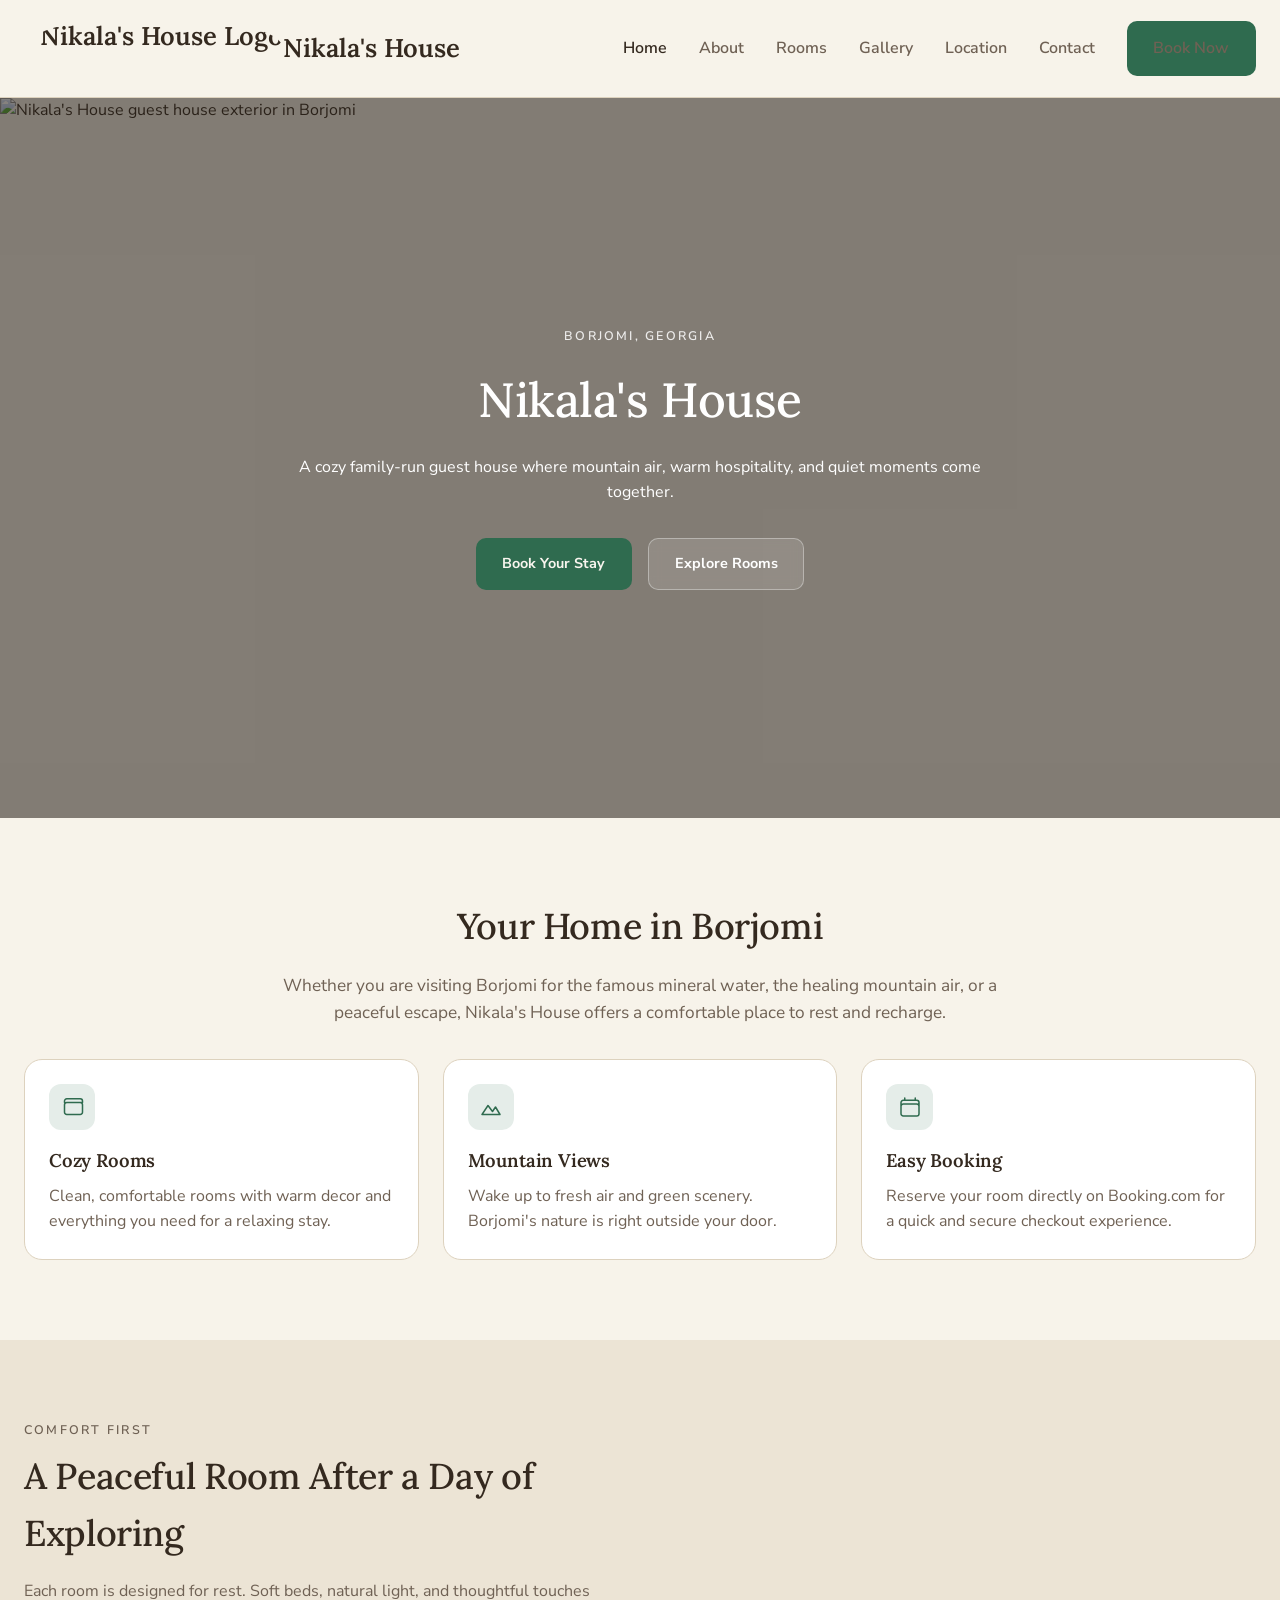
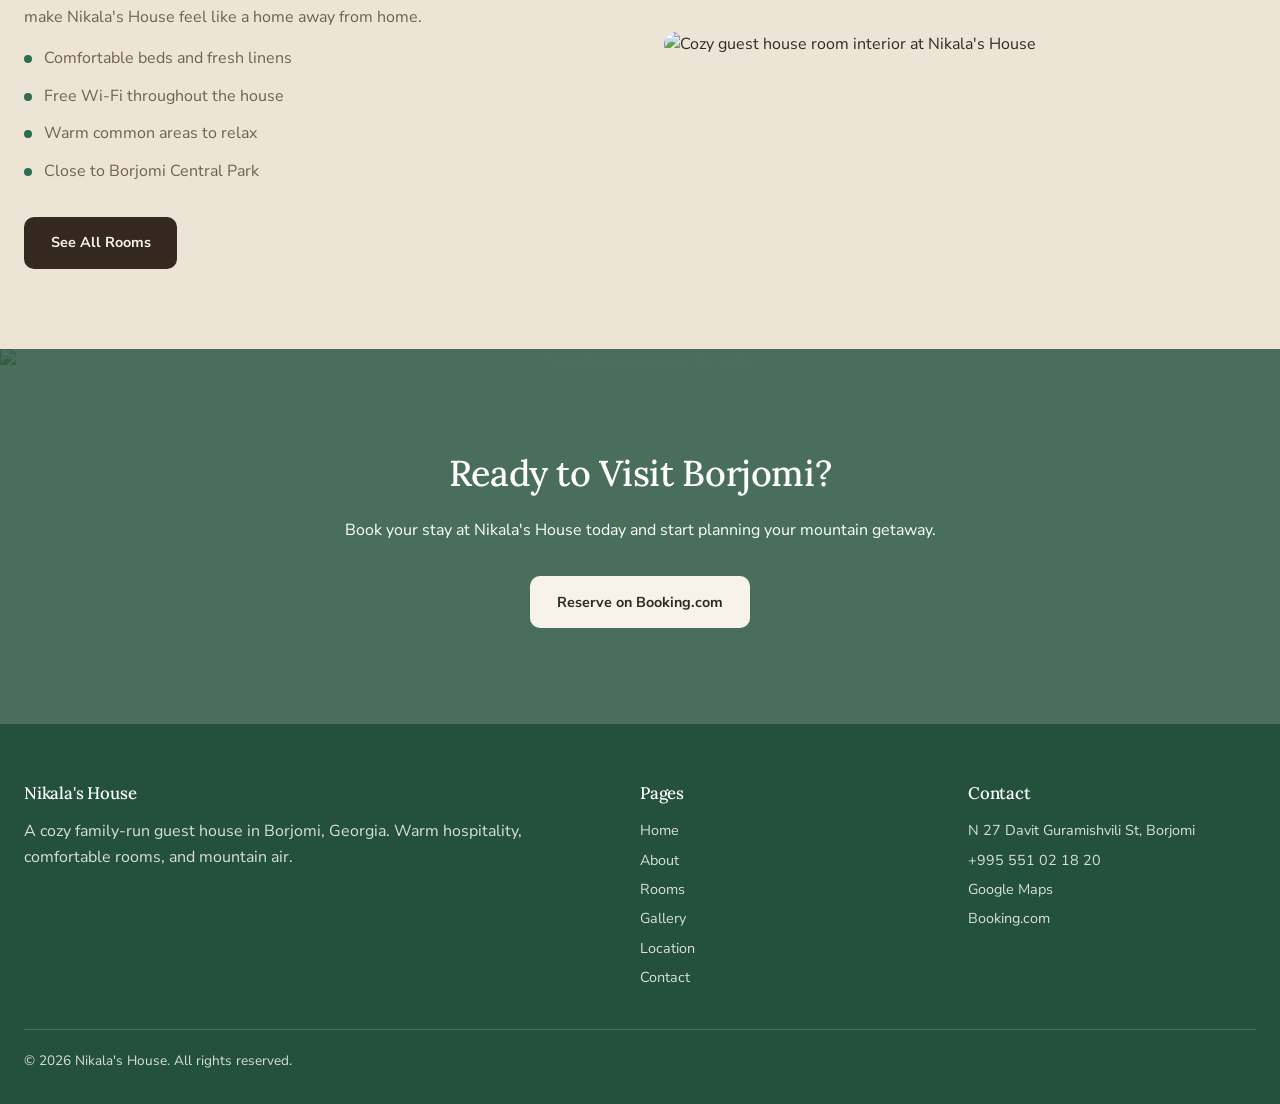
==== index.html @ d5b38d76 "Add files via upload" ====
<!DOCTYPE html>
<html lang="en">
<head>
<meta charset="utf-8" />
<meta name="viewport" content="width=device-width, initial-scale=1" />
<title>Nikala's House — Guest House in Borjomi</title>
<meta name="description" content="Nikala's House is a cozy family-run guest house in Borjomi, Georgia. Comfortable rooms, warm hospitality, and mountain views." />
<meta property="og:title" content="Nikala's House — Guest House in Borjomi" />
<meta property="og:description" content="A cozy family-run guest house in Borjomi, Georgia." />
<meta property="og:type" content="website" />
<meta property="og:image" content="images/exterior.png" />
<meta name="twitter:card" content="summary_large_image" />
<link rel="preconnect" href="https://fonts.googleapis.com" />
<link rel="preconnect" href="https://fonts.gstatic.com" crossorigin />
<link href="https://fonts.googleapis.com/css2?family=Lora:wght@400;500;600;700&family=Nunito+Sans:wght@300;400;600;700&display=swap" rel="stylesheet" />
<link rel="stylesheet" href="styles.css" />
<link rel="icon" type="image/png" href="images/favicon.png">
<script type="application/ld+json">
{
  "@context": "https://schema.org",
  "@type": "LodgingBusiness",
  "name": "Nikala's House",
  "description": "A cozy guest house in Borjomi, Georgia.",
  "telephone": "+995 551 02 18 20",
  "address": {
    "@type": "PostalAddress",
    "streetAddress": "N 27 Davit Guramishvili St",
    "addressLocality": "Borjomi",
    "addressRegion": "Samtskhe-Javakheti",
    "addressCountry": "GE"
  }
}
</script>
</head>
<body>
<header class="site-header">
  <div class="container">
    <div class="header-inner">
      <a class="brand" href="index.html">
  <img src="images/logo.png" alt="Nikala's House Logo" class="brand-logo">
  <span class="brand-text">Nikala's House</span>
      </a>
        <div id="google_translate_element"></div>
      <nav class="nav">
        <a href="index.html">Home</a>
        <a href="about.html">About</a>
        <a href="rooms.html">Rooms</a>
        <a href="gallery.html">Gallery</a>
        <a href="location.html">Location</a>
        <a href="contact.html">Contact</a>
        <a class="btn btn-primary nav-cta" href="https://www.booking.com/hotel/ge/nikala-39-s-house.html" target="_blank" rel="noopener">Book Now</a>
      </nav>
      <button class="menu-btn" aria-label="Toggle menu"><span></span><span></span><span></span></button>

    </div>
    <nav class="mobile-nav">
      <a href="index.html">Home</a>
      <a href="about.html">About</a>
      <a href="rooms.html">Rooms</a>
      <a href="gallery.html">Gallery</a>
      <a href="location.html">Location</a>
      <a href="contact.html">Contact</a>
      <a class="btn btn-primary mt-2" href="https://www.booking.com/hotel/ge/nikala-39-s-house.html" target="_blank" rel="noopener">Book Now</a>
    </nav>
  </div>
</header>

<main>
  <section class="hero">
    <img src="images/exterior.png" alt="Nikala's House guest house exterior in Borjomi" />
    <div class="hero-content">
      <p class="eyebrow">Borjomi, Georgia</p>
      <h1 class="mt-2">Nikala's House</h1>
      <p class="mt-2">A cozy family-run guest house where mountain air, warm hospitality, and quiet moments come together.</p>
      <div class="hero-actions">
        <a class="btn btn-primary" href="https://www.booking.com/hotel/ge/nikala-39-s-house.html" target="_blank" rel="noopener">Book Your Stay</a>
        <a class="btn btn-ghost" href="rooms.html">Explore Rooms</a>
      </div>
    </div>
  </section>

  <section class="section">
    <div class="container">
      <div class="narrow center reveal">
        <h2>Your Home in Borjomi</h2>
        <p class="lead mt-2">Whether you are visiting Borjomi for the famous mineral water, the healing mountain air, or a peaceful escape, Nikala's House offers a comfortable place to rest and recharge.</p>
      </div>
      <div class="grid grid-3 mt-4 reveal">
        <div class="card">
          <span class="icon">
            <svg width="24" height="24" fill="none" stroke="currentColor" stroke-width="1.5" viewBox="0 0 24 24"><path stroke-linecap="round" stroke-linejoin="round" d="M7.5 7.5h-.75A2.25 2.25 0 004.5 9.75v7.5a2.25 2.25 0 002.25 2.25h13.5a2.25 2.25 0 002.25-2.25v-7.5a2.25 2.25 0 00-2.25-2.25h-.75m-15 0v-1.5a2.25 2.25 0 012.25-2.25h13.5a2.25 2.25 0 012.25 2.25v1.5m-15 0h15"/></svg>
          </span>
          <h3 class="mt-2">Cozy Rooms</h3>
          <p class="muted mt-1">Clean, comfortable rooms with warm decor and everything you need for a relaxing stay.</p>
        </div>
        <div class="card">
          <span class="icon">
            <svg width="24" height="24" fill="none" stroke="currentColor" stroke-width="1.5" viewBox="0 0 24 24"><path stroke-linecap="round" stroke-linejoin="round" d="M3 19.5l6-9 4.5 6 3-4.5 4.5 7.5H3z"/></svg>
          </span>
          <h3 class="mt-2">Mountain Views</h3>
          <p class="muted mt-1">Wake up to fresh air and green scenery. Borjomi's nature is right outside your door.</p>
        </div>
        <div class="card">
          <span class="icon">
            <svg width="24" height="24" fill="none" stroke="currentColor" stroke-width="1.5" viewBox="0 0 24 24"><path stroke-linecap="round" stroke-linejoin="round" d="M6.75 3v2.25M17.25 3v2.25M3 18.75V7.5a2.25 2.25 0 012.25-2.25h13.5A2.25 2.25 0 0121 7.5v11.25m-18 0A2.25 2.25 0 005.25 21h13.5A2.25 2.25 0 0021 18.75m-18 0v-7.5A2.25 2.25 0 015.25 9h13.5A2.25 2.25 0 0121 11.25v7.5"/></svg>
          </span>
          <h3 class="mt-2">Easy Booking</h3>
          <p class="muted mt-1">Reserve your room directly on Booking.com for a quick and secure checkout experience.</p>
        </div>
      </div>
    </div>
  </section>

  <section class="section bg-alt">
    <div class="container">
      <div class="split reveal">
        <div>
          <p class="eyebrow">Comfort First</p>
          <h2 class="mt-1">A Peaceful Room After a Day of Exploring</h2>
          <p class="muted mt-2">Each room is designed for rest. Soft beds, natural light, and thoughtful touches make Nikala's House feel like a home away from home.</p>
          <ul class="checklist mt-2">
            <li><span class="dot"></span>Comfortable beds and fresh linens</li>
            <li><span class="dot"></span>Free Wi-Fi throughout the house</li>
            <li><span class="dot"></span>Warm common areas to relax</li>
            <li><span class="dot"></span>Close to Borjomi Central Park</li>
          </ul>
          <a class="btn btn-dark mt-4" href="rooms.html">See All Rooms</a>
        </div>
        <div class="rounded-img">
          <img src="images/bedroom.png" alt="Cozy guest house room interior at Nikala's House" />
        </div>
      </div>
    </div>
  </section>

  <section class="cta-band">
    <img src="images/view.png" alt="Mountain view over Borjomi" />
    <div class="container">
      <h2>Ready to Visit Borjomi?</h2>
      <p class="mt-2">Book your stay at Nikala's House today and start planning your mountain getaway.</p>
      <a class="btn btn-light mt-4" href="https://www.booking.com/hotel/ge/nikala-39-s-house.html" target="_blank" rel="noopener">Reserve on Booking.com</a>
    </div>
  </section>
</main>

<footer class="site-footer">
  <div class="container">
    <div class="footer-grid">
      <div>
        <h4>Nikala's House</h4>
        <p>A cozy family-run guest house in Borjomi, Georgia. Warm hospitality, comfortable rooms, and mountain air.</p>
      </div>
      <div>
        <h4>Pages</h4>
        <ul class="footer-links">
          <li><a href="index.html">Home</a></li>
          <li><a href="about.html">About</a></li>
          <li><a href="rooms.html">Rooms</a></li>
          <li><a href="gallery.html">Gallery</a></li>
          <li><a href="location.html">Location</a></li>
          <li><a href="contact.html">Contact</a></li>
        </ul>
      </div>
      <div>
        <h4>Contact</h4>
        <ul class="footer-links">
          <li>N 27 Davit Guramishvili St, Borjomi</li>
          <li><a href="tel:+995551021820">+995 551 02 18 20</a></li>
          <li><a href="https://maps.app.goo.gl/DYW94n7KKSFmSm3U9" target="_blank" rel="noopener">Google Maps</a></li>
          <li><a href="https://www.booking.com/hotel/ge/nikala-39-s-house.html" target="_blank" rel="noopener">Booking.com</a></li>
        </ul>
      </div>
    </div>
    <div class="footer-bottom">&copy; <span id="year"></span> Nikala's House. All rights reserved.</div>
  </div>
</footer>
<script src="translate.js"></script>
<script type="text/javascript" src="https://translate.google.com/translate_a/element.js?cb=googleTranslateElementInit"></script>
<script src="script.js"></script>
</body>
</html>
---- styles.css ----
/* Nikala's House — static site styles */
:root {
  --background: #f7f3ea;
  --foreground: #34291f;
  --card: #ffffff;
  --card-foreground: #34291f;
  --primary: #2f6b4f;
  --primary-hover: #275a43;
  --primary-foreground: #f8f5ee;
  --secondary: #ece4d5;
  --muted-foreground: #6f6154;
  --border: #ddd2be;
  --forest: #24513c;
  --clay: #b26a3c;
  --radius: 10px;
  --radius-lg: 18px;
}

* { box-sizing: border-box; }
html { scroll-behavior: smooth; }
body {
  margin: 0;
  background: var(--background);
  color: var(--foreground);
  font-family: "Nunito Sans", system-ui, -apple-system, sans-serif;
  line-height: 1.6;
}
h1, h2, h3, h4 { font-family: "Lora", Georgia, serif; font-weight: 500; letter-spacing: -0.01em; margin: 0; }
p { margin: 0; }
img { display: block; max-width: 100%; }
a { color: inherit; text-decoration: none; }
ul { margin: 0; padding: 0; list-style: none; }

.container { max-width: 80rem; margin: 0 auto; padding: 0 1.5rem; }
.section { padding: 5rem 0; }
.bg-alt { background: var(--secondary); }
.eyebrow { text-transform: uppercase; letter-spacing: 0.18em; font-size: 0.78rem; font-weight: 600; color: var(--muted-foreground); }
.muted { color: var(--muted-foreground); }
.center { text-align: center; }
.narrow { max-width: 48rem; margin: 0 auto; }
.mt-1 { margin-top: 0.5rem; } .mt-2 { margin-top: 1rem; } .mt-3 { margin-top: 1.5rem; } .mt-4 { margin-top: 2rem; }
h1 { font-size: clamp(2.1rem, 5vw, 3rem); }
h2 { font-size: clamp(1.7rem, 4vw, 2.25rem); }
h3 { font-size: 1.15rem; font-weight: 600; }
.lead { font-size: 1.08rem; color: var(--muted-foreground); }

/* Buttons */
.btn {
  display: inline-flex; align-items: center; justify-content: center;
  padding: 0.85rem 1.6rem; border-radius: var(--radius);
  font-size: 0.9rem; font-weight: 700; cursor: pointer; border: 1px solid transparent;
  transition: background 0.2s, color 0.2s, border-color 0.2s;
}
.btn-primary { background: var(--primary); color: var(--primary-foreground); }
.btn-primary:hover { background: var(--primary-hover); }
.btn-dark { background: var(--foreground); color: var(--background); }
.btn-dark:hover { opacity: 0.9; }
.btn-light { background: var(--background); color: var(--foreground); }
.btn-ghost { background: rgba(255,255,255,0.12); color: #fff; border-color: rgba(255,255,255,0.35); backdrop-filter: blur(6px); }
.btn-ghost:hover { background: rgba(255,255,255,0.22); }
/*translation*/
body {
  top: 0 !important;
  position: static !important;
}
.goog-te-banner-frame, 
.skiptranslate iframe {
  display: none !important;
}
body > .skiptranslate {
  display: none !important;
}

/* 1. Powered by-ს და გუგლის ლოგოს დამალვა */
.goog-te-gadget {
  font-size: 0 !important;
  color: transparent !important;
}
.goog-te-gadget span,
.goog-te-gadget img {
  display: none !important;
}

/* 2. სადა თეთრი დიზაინი */
.goog-te-gadget .goog-te-combo {
  font-family: inherit;
  font-size: 14px;
  color: #333333;
  background-color: #ffffff;
  border: 1px solid #ccc;
  border-radius: 4px;
  padding: 5px 8px;
  cursor: pointer;
  outline: none;
}

/* 3. მარჯვენა კუთხეში პოზიციონირება (Book Now-ს მარჯვნივ) */
#google_translate_element {
  display: inline-block;
  margin-left: 15px; /* დაშორება Book Now ღილაკიდან */
  vertical-align: middle;
}
/* powered by და გუგლის არასაჭირო ელემენტების დამალვა */
.goog-te-gadget {
  font-size: 0 !important;
  color: transparent !important;
}
.goog-te-gadget span,
.goog-te-gadget img {
  display: none !important;
}

/* ჩამოსაშლელი ღილაკის დიზაინი */
.goog-te-gadget .goog-te-combo {
  font-family: inherit;
  font-size: 14px;
  color: #333333;
  background-color: #ffffff;
  border: 1px solid #ccc;
  border-radius: 6px;
  padding: 6px 10px;
  cursor: pointer;
  outline: none;
}

/* მობილურის ეკრანებისთვის (768px-ზე ნაკლები) */
@media (max-width: 468px) {
  #google_translate_element {
    position: relative;
    top: 40px;
    left: 40px;
    text-align: center;
    width: 100%;
    height: 70%
  }
  
  .goog-te-gadget .goog-te-combo {
    width: 80%; /* მობილურში უფრო კომფორტული დასაჭერი რომ იყოს */
    max-width: 200px;
  }
}
/* Header */
.site-header {
  position: sticky; top: 0; z-index: 50;
  background: rgba(247,243,234,0.94); backdrop-filter: blur(8px);
  border-bottom: 1px solid var(--border);
}
.header-inner { display: flex; align-items: center; justify-content: space-between; padding: 1rem 0; }
.brand { font-family: "Lora", Georgia, serif; font-size: 1.6rem; font-weight: 600; display: inline-flex; align-items: center; margin: 0; }
.brand-logo {
  border-radius: 100%;
  height: 65px; /* Set your desired logo height */
  width: auto;  /* Maintains aspect ratio */
  object-fit: contain;
}
.nav { display: flex; gap: 2rem; align-items: center; }
.nav a { font-size: 1rem; font-weight: 600; color: var(--muted-foreground); }
.nav a:hover, .nav a.active { color: var(--foreground); }
.nav-cta { display: inline-flex; }
.menu-btn { display: none; background: none; border: 1px solid var(--border); border-radius: var(--radius); padding: 0.5rem 0.7rem; cursor: pointer; }
.menu-btn span { display: block; width: 20px; height: 2px; background: var(--foreground); margin: 4px 0; }
.mobile-nav { display: none; flex-direction: column; gap: 0.25rem; padding-bottom: 1rem; border-top: 1px solid var(--border); }
.mobile-nav.open { display: flex; }
.mobile-nav a { padding: 0.7rem 0; font-weight: 600; color: var(--muted-foreground); border-bottom: 1px solid var(--border); }

@media (max-width: 860px) {
  .nav { display: none; }
  .menu-btn { display: block; }
}

/* Hero */
.hero { position: relative; min-height: 80vh; display: flex; align-items: center; justify-content: center; overflow: hidden; }
.hero img { position: absolute; inset: 0; width: 100%; height: 100%; object-fit: cover; }
.hero::after { content: ""; position: absolute; inset: 0; background: rgba(35,28,20,0.55); }
.hero-content { position: relative; z-index: 2; color: #fff; text-align: center; max-width: 46rem; padding: 4rem 1.5rem; }
.hero-content .eyebrow { color: rgba(255,255,255,0.85); }
.hero-actions { display: flex; flex-wrap: wrap; gap: 1rem; justify-content: center; margin-top: 2rem; }

.page-head { padding: 4.5rem 0 2.5rem; }

/* Grid + cards */
.grid { display: grid; gap: 1.5rem; }
.grid-3 { grid-template-columns: repeat(3, 1fr); }
.grid-2 { grid-template-columns: repeat(2, 1fr); }
.split { display: grid; grid-template-columns: 1fr 1fr; gap: 3rem; align-items: center; }
@media (max-width: 900px) { .grid-3, .grid-2, .split { grid-template-columns: 1fr; } }

.card { background: var(--card); border: 1px solid var(--border); border-radius: var(--radius-lg); padding: 1.5rem; transition: box-shadow 0.2s, border-color 0.2s; }
.card:hover { box-shadow: 0 10px 30px rgba(52,41,31,0.08); }
.icon { display: inline-flex; padding: 0.7rem; border-radius: 12px; background: rgba(47,107,79,0.12); color: var(--primary); }
.rounded-img { border-radius: var(--radius-lg); overflow: hidden; }
.rounded-img img { width: 100%; height: 100%; object-fit: cover; }

.checklist li { display: flex; gap: 0.75rem; align-items: center; color: var(--muted-foreground); margin-top: 0.75rem; }
.dot { width: 8px; height: 8px; border-radius: 999px; background: var(--primary); flex: none; }

/* Rooms */
.room { display: grid; grid-template-columns: 1fr 1fr; gap: 3rem; align-items: center; }
.room:nth-child(even) .room-media { order: 2; }
@media (max-width: 900px) { .room { grid-template-columns: 1fr; } .room:nth-child(even) .room-media { order: 0; } }
.tags { display: flex; flex-wrap: wrap; gap: 0.5rem; margin-top: 1.25rem; }
.tag { background: var(--card); border: 1px solid var(--border); border-radius: 999px; padding: 0.35rem 0.85rem; font-size: 0.82rem; color: var(--muted-foreground); }

/* Gallery */
.gallery { columns: 3; column-gap: 1rem; }
.gallery figure { margin: 0 0 1rem; break-inside: avoid; border-radius: var(--radius-lg); overflow: hidden; cursor: zoom-in; }
.gallery img { width: 100%; transition: transform 0.35s ease; }
.gallery figure:hover img { transform: scale(1.04); }
@media (max-width: 900px) { .gallery { columns: 2; } }
@media (max-width: 560px) { .gallery { columns: 1; } }

.lightbox { position: fixed; inset: 0; background: rgba(25,20,15,0.9); display: none; align-items: center; justify-content: center; z-index: 100; padding: 1.5rem; }
.lightbox.open { display: flex; }
.lightbox img { max-width: 100%; max-height: 88vh; border-radius: 12px; }
.lightbox-close { position: absolute; top: 1rem; right: 1.25rem; font-size: 2rem; color: #fff; background: none; border: 0; cursor: pointer; line-height: 1; }

/* Contact */
.contact-link { display: flex; align-items: center; justify-content: space-between; gap: 1rem; margin-top: 1rem; }
.contact-link:hover { border-color: rgba(47,107,79,0.45); }
.arrow { color: var(--muted-foreground); flex: none; }
.contact-link:hover .arrow { color: var(--primary); }
.map-frame { border: 0; width: 100%; height: 420px; border-radius: var(--radius-lg); }

/* CTA band */
.cta-band { position: relative; padding: 6rem 0; overflow: hidden; color: #fff; text-align: center; }
.cta-band img { position: absolute; inset: 0; width: 100%; height: 100%; object-fit: cover; }
.cta-band::after { content: ""; position: absolute; inset: 0; background: rgba(36,81,60,0.82); }
.cta-band .container { position: relative; z-index: 2; }

/* Footer */
.site-footer { background: var(--forest); color: rgba(255,255,255,0.82); padding: 3.5rem 0 2rem; margin-top: auto; }
.site-footer h4 { color: #fff; font-size: 1.05rem; margin-bottom: 0.75rem; }
.site-footer a:hover { color: #fff; }
.footer-grid { display: grid; grid-template-columns: 2fr 1fr 1fr; gap: 2.5rem; }
@media (max-width: 800px) { .footer-grid { grid-template-columns: 1fr; } }
.footer-bottom { margin-top: 2.5rem; padding-top: 1.25rem; border-top: 1px solid rgba(255,255,255,0.18); font-size: 0.85rem; }
.footer-links li { margin-top: 0.4rem; font-size: 0.9rem; }

/* Reveal on scroll */
.reveal { opacity: 0; transform: translateY(18px); transition: opacity 0.6s ease, transform 0.6s ease; }
.reveal.visible { opacity: 1; transform: none; }
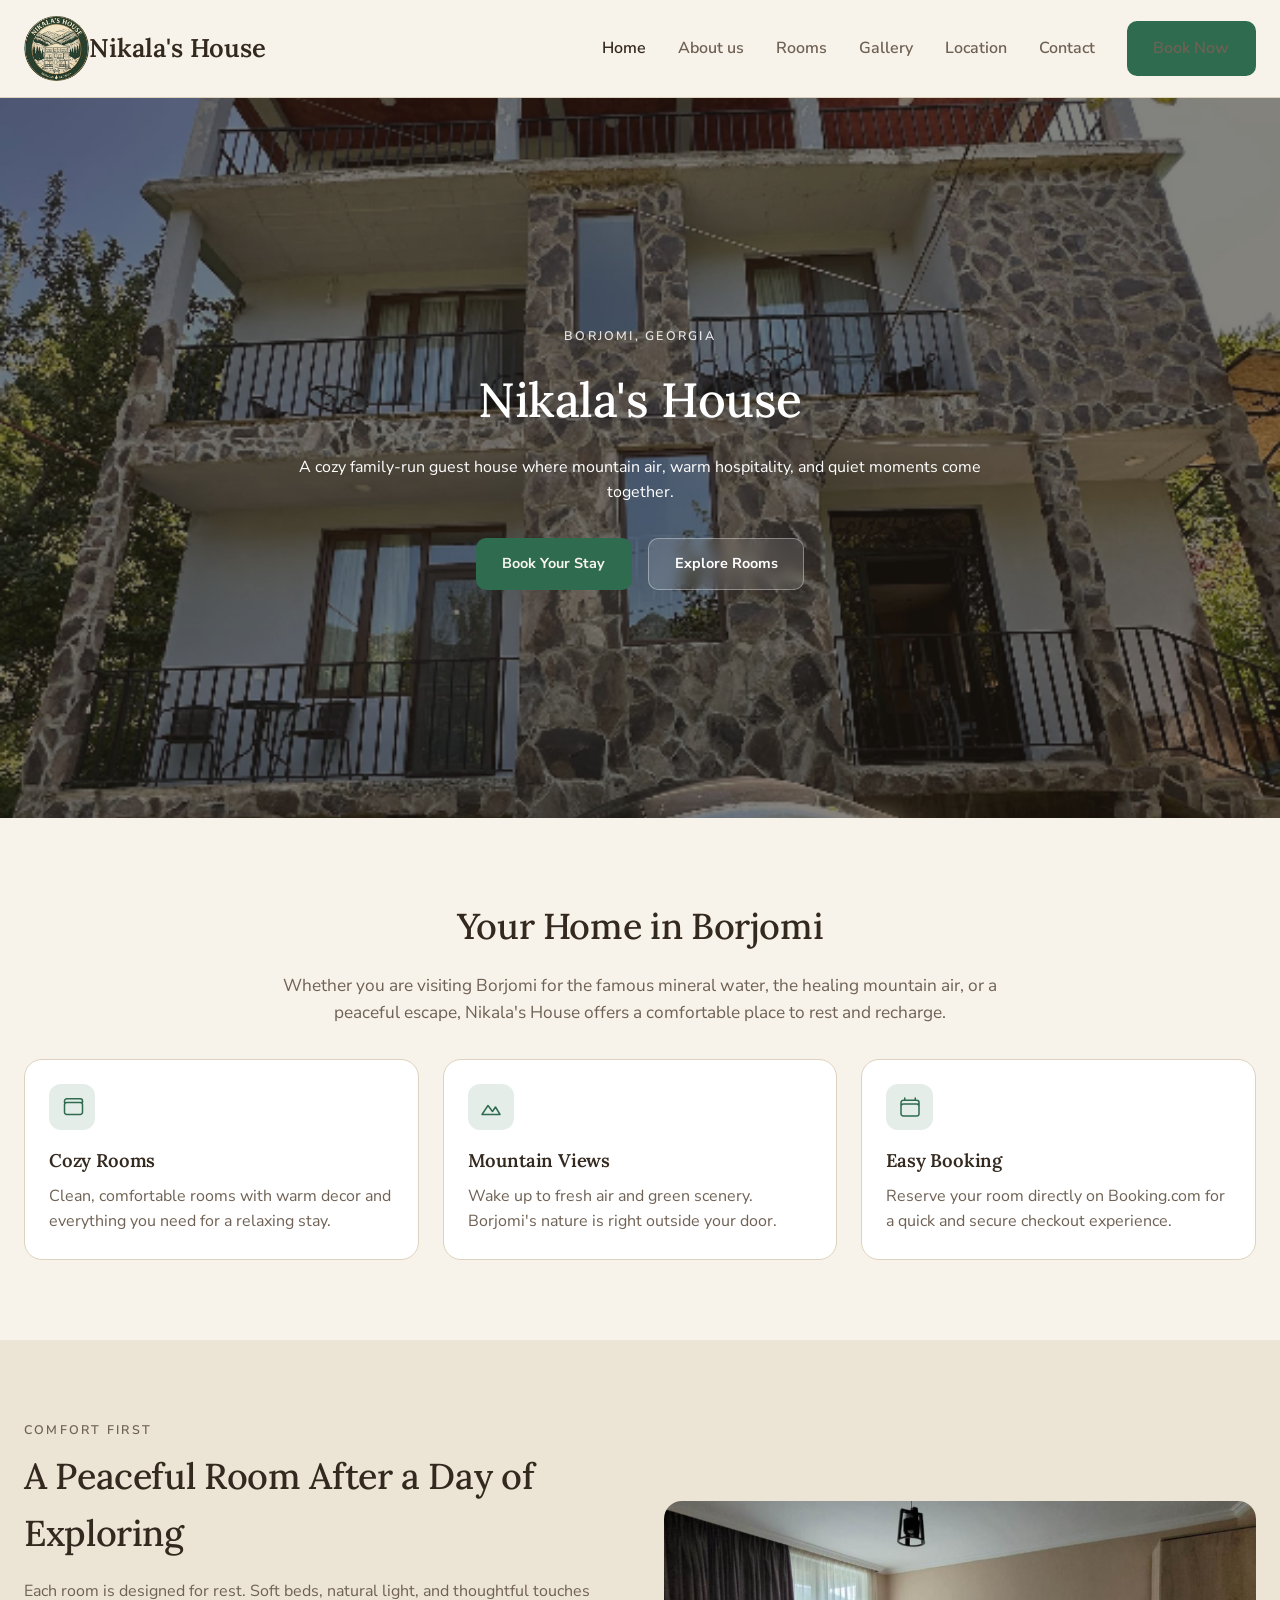
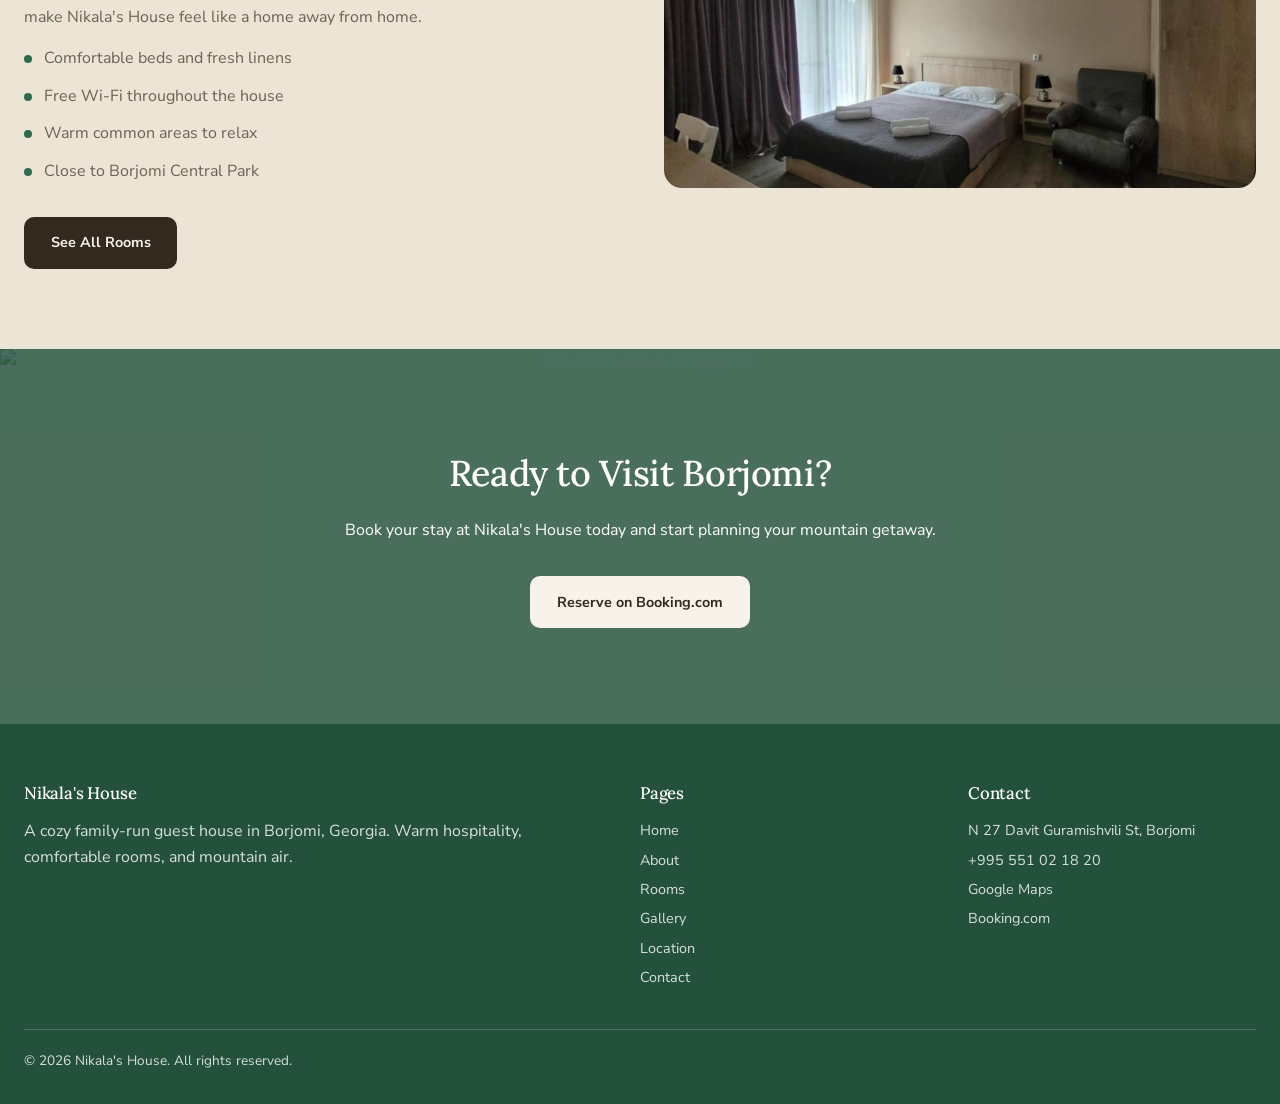
==== commit 90cf20d5: "Update index.html" ====
--- a/index.html
+++ b/index.html
@@ -43,7 +43,7 @@
         <div id="google_translate_element"></div>
       <nav class="nav">
         <a href="index.html">Home</a>
-        <a href="about.html">About</a>
+        <a href="about.html">About us</a>
         <a href="rooms.html">Rooms</a>
         <a href="gallery.html">Gallery</a>
         <a href="location.html">Location</a>
